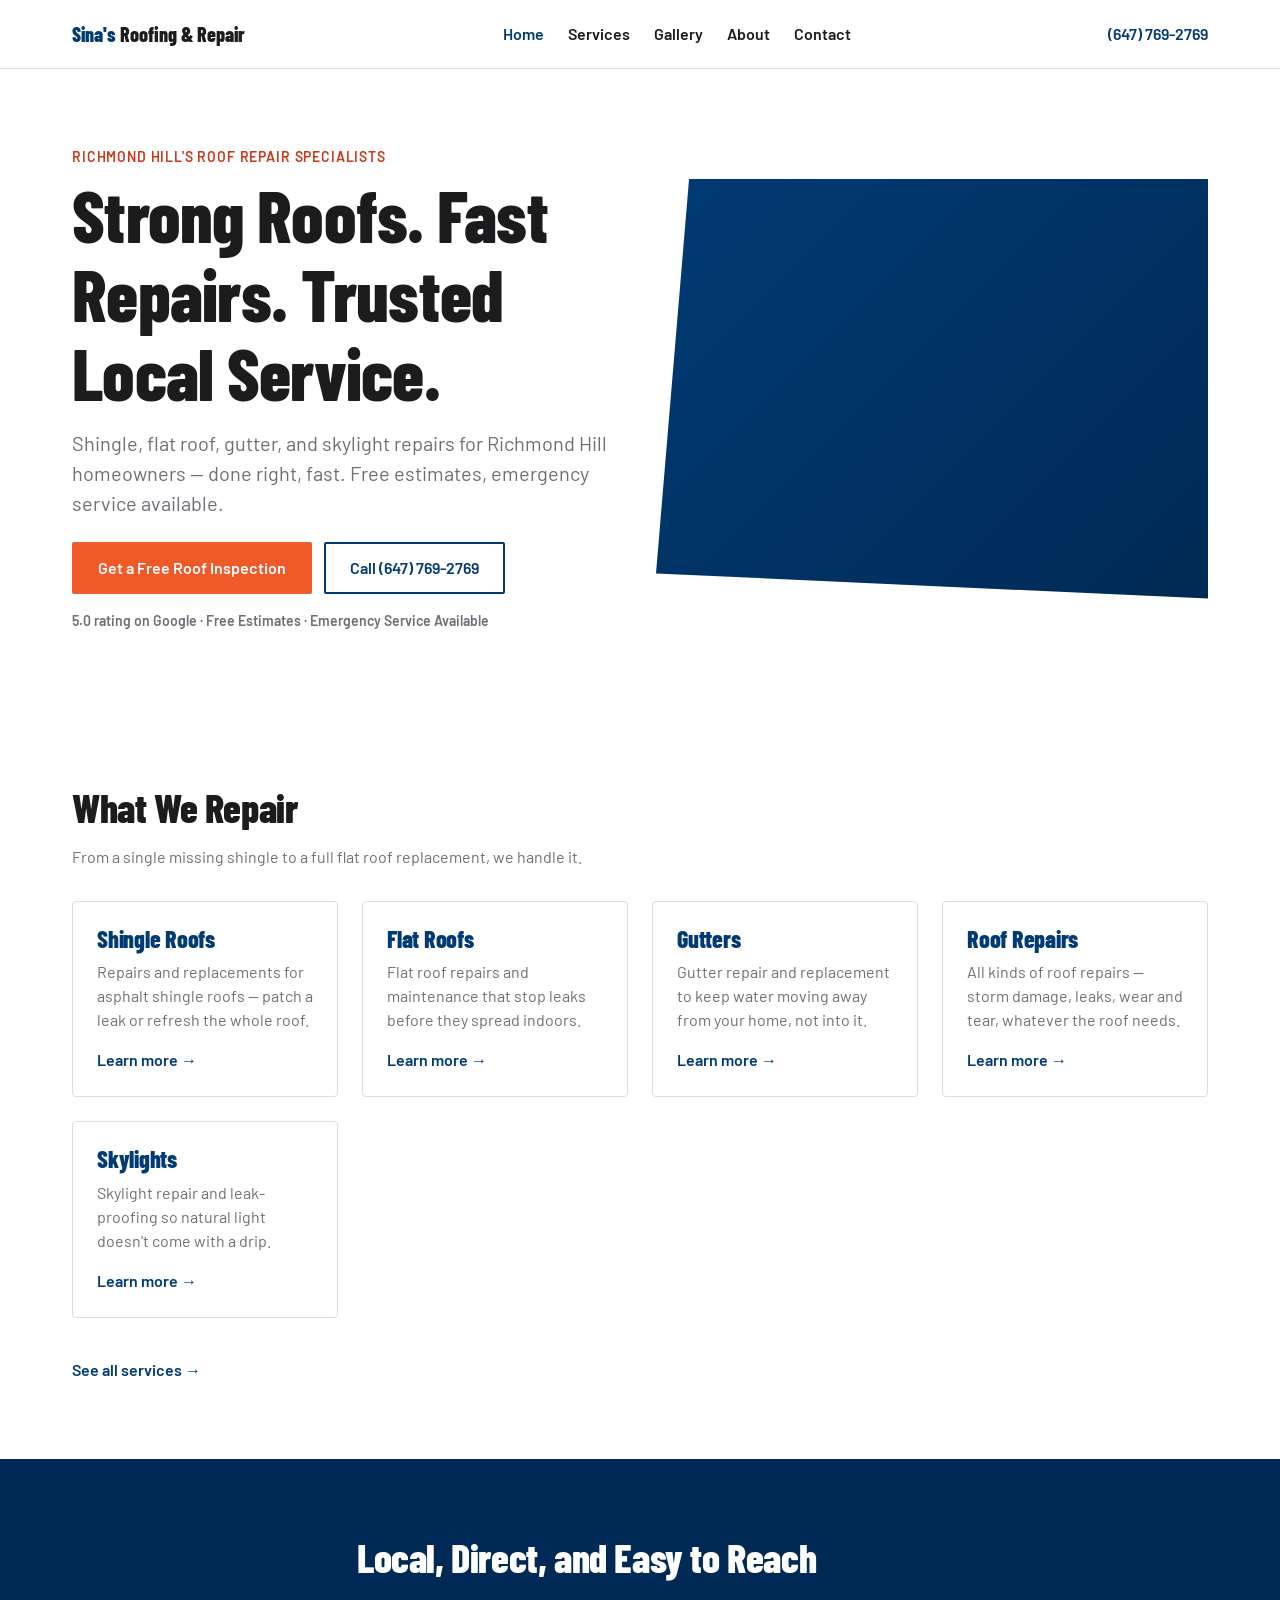
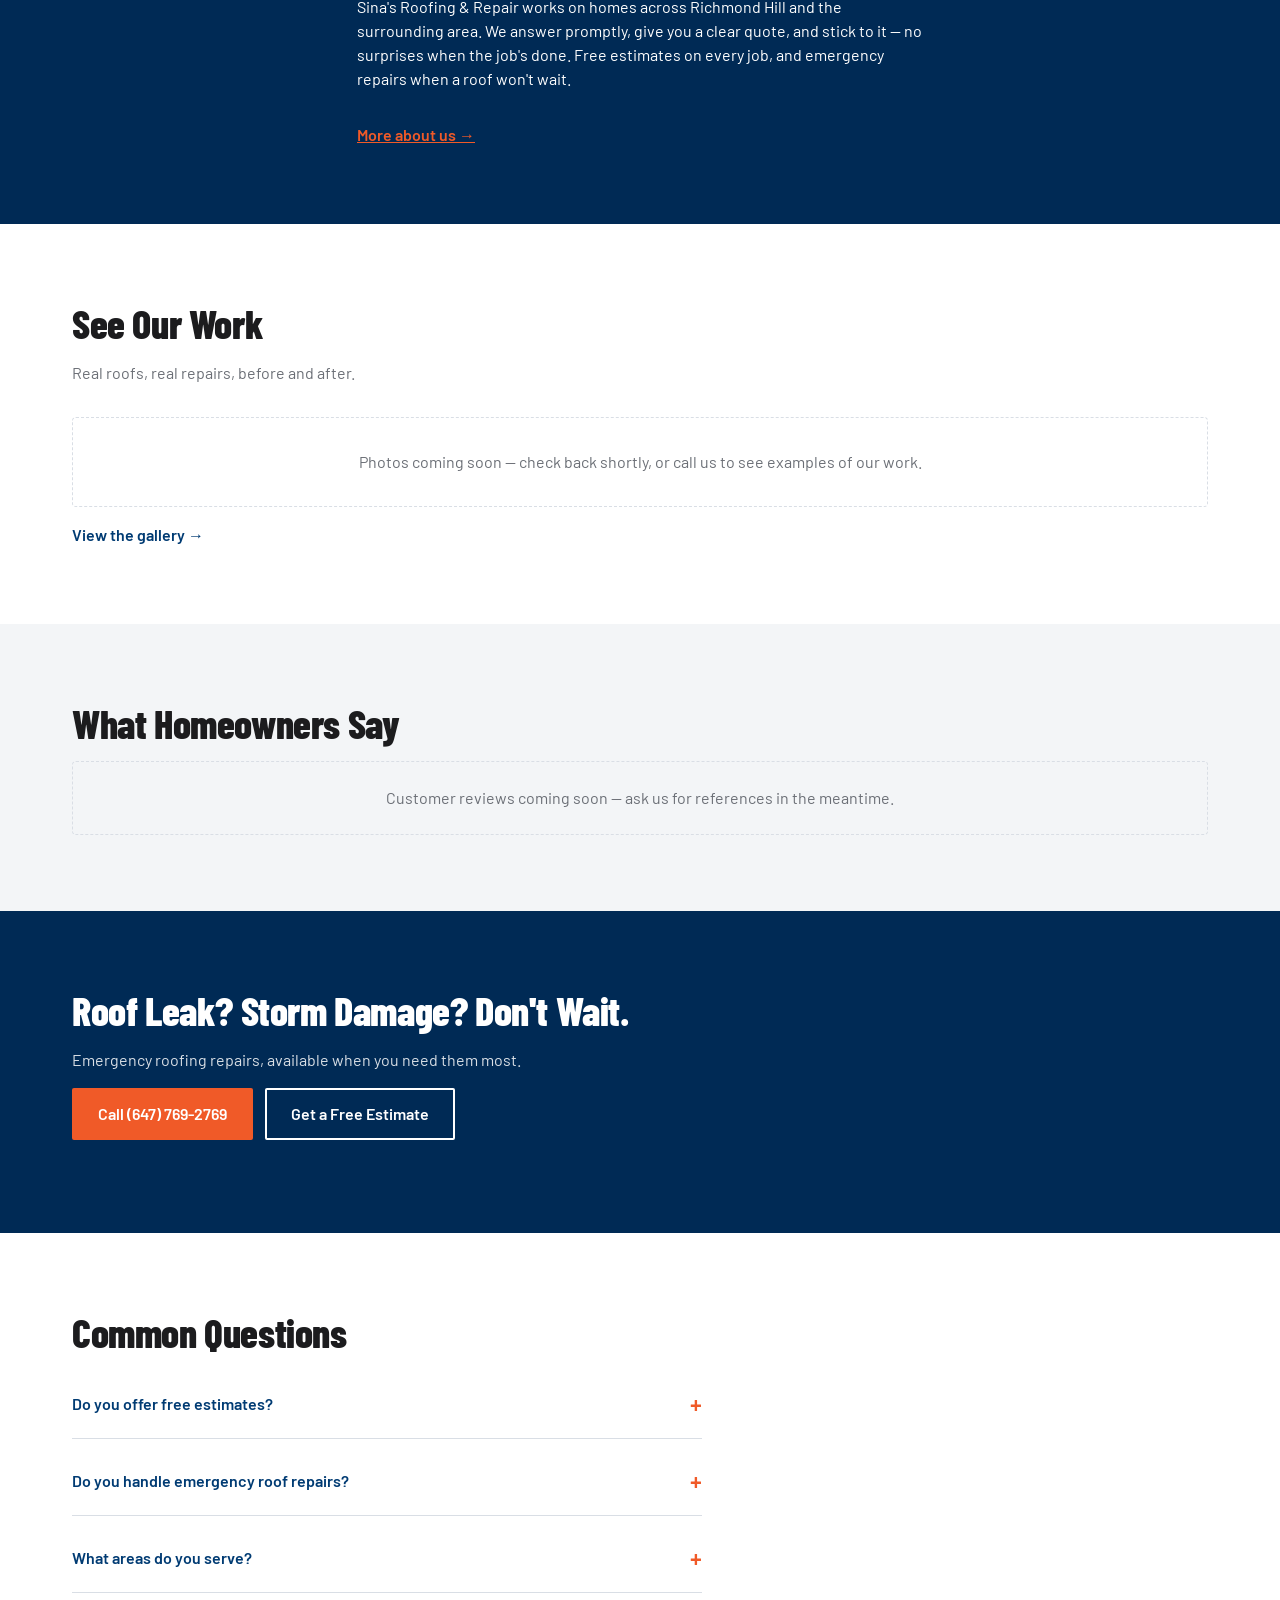
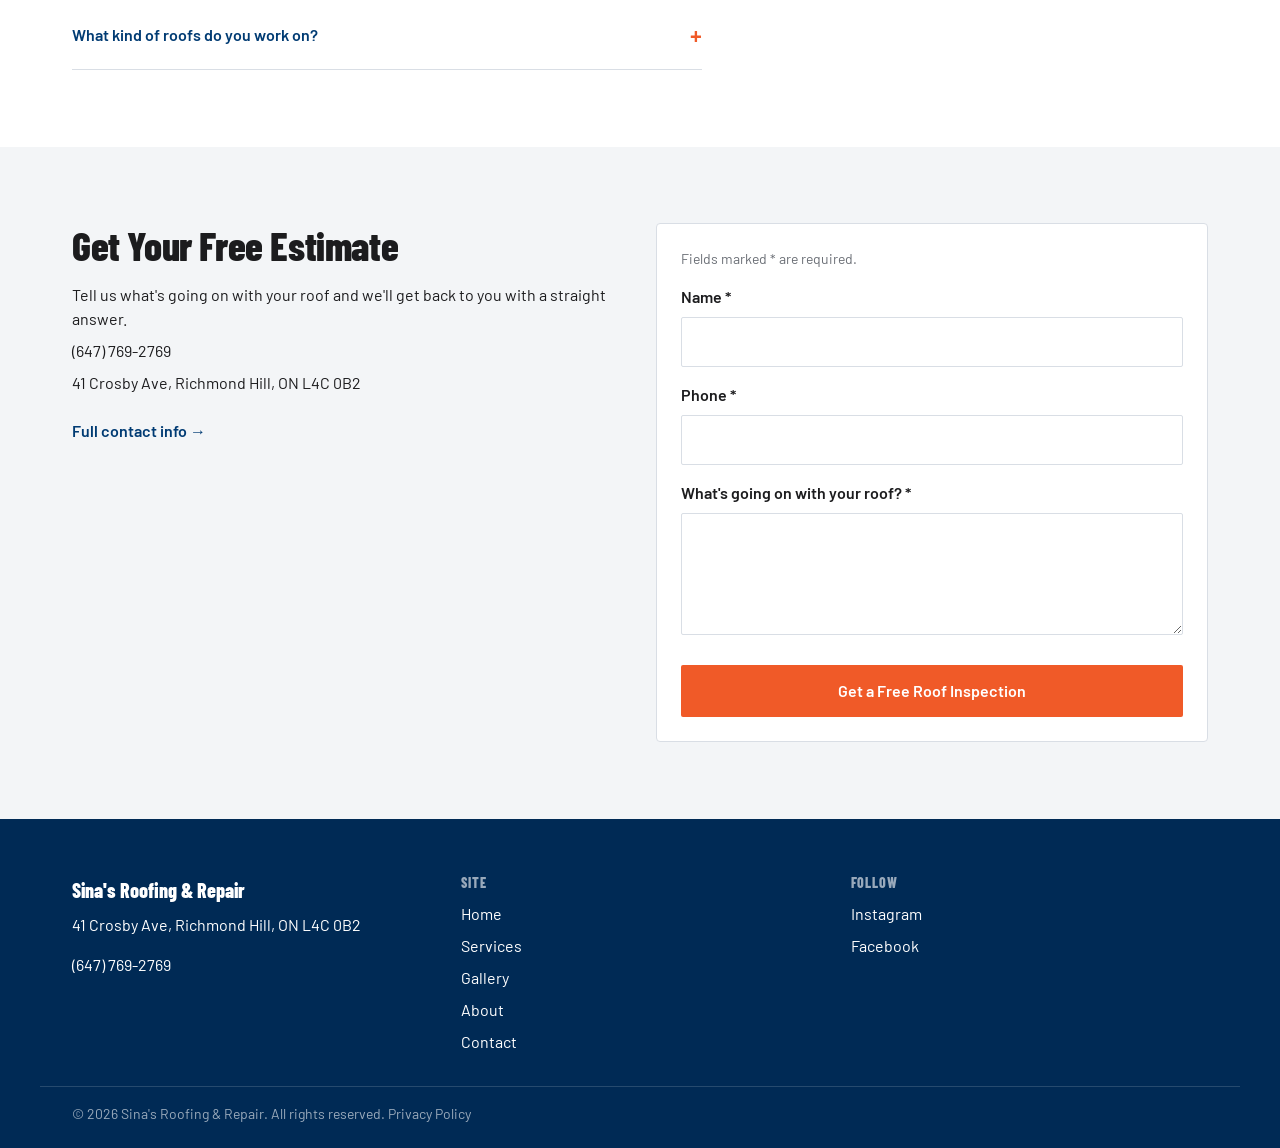
==== index.html @ 9a83d07c "Build Sina's Roofing & Repair site through Phase 6 QA Full 6-page site (Home, Services, Gallery, Abo" ====
<!DOCTYPE html>
<html lang="en" class="no-js">
<head>
<meta charset="UTF-8">
<meta name="viewport" content="width=device-width, initial-scale=1.0">
<title>Roof Repair in Richmond Hill, ON | Sina's Roofing & Repair</title>
<meta name="description" content="Shingle, flat roof, gutter & skylight repairs in Richmond Hill, ON. Free estimates, emergency service available. Call (647) 769-2769.">
<meta property="og:title" content="Roof Repair in Richmond Hill, ON | Sina's Roofing & Repair">
<meta property="og:description" content="Shingle, flat roof, gutter & skylight repairs in Richmond Hill, ON. Free estimates, emergency service available.">
<meta property="og:type" content="website">
<!-- og:url and og:image omitted: no confirmed domain or live hero photo yet - see state/QUESTIONS.md. Add once both exist. -->
<link rel="preload" href="assets/fonts/barlowcondensed-800.woff2" as="font" type="font/woff2" crossorigin>
<link rel="stylesheet" href="shared/tokens.css">
<link rel="stylesheet" href="shared/base.css">
<link rel="stylesheet" href="style.css">
<script type="application/ld+json">
{
  "@context": "https://schema.org",
  "@type": "RoofingContractor",
  "name": "Sina's Roofing & Repair",
  "telephone": "+1-647-769-2769",
  "address": {
    "@type": "PostalAddress",
    "streetAddress": "41 Crosby Ave",
    "addressLocality": "Richmond Hill",
    "addressRegion": "ON",
    "postalCode": "L4C 0B2",
    "addressCountry": "CA"
  },
  "areaServed": "Richmond Hill, ON",
  "description": "Shingle roof, flat roof, gutter, skylight and general roof repairs, including emergency service, for homeowners in Richmond Hill, Ontario."
}
</script>
</head>
<body>
<a class="skip-link" href="#main">Skip to content</a>

<header class="header">
  <div class="container header__inner">
    <a href="index.html" class="header__logotype">Sina's <span>Roofing &amp; Repair</span></a>
    <nav class="header__nav" aria-label="Primary" id="primary-nav">
      <ul class="header__nav-list">
        <li><a href="index.html" aria-current="page">Home</a></li>
        <li><a href="services/">Services</a></li>
        <li><a href="gallery/">Gallery</a></li>
        <li><a href="about/">About</a></li>
        <li><a href="contact/">Contact</a></li>
      </ul>
    </nav>
    <a href="tel:+16477692769" class="header__phone">(647) 769-2769</a>
    <button class="header__menu-toggle" type="button" aria-label="Open menu" aria-expanded="false" aria-controls="primary-nav" data-nav-toggle>
      <span></span><span></span><span></span>
    </button>
  </div>
</header>

<main id="main">

  <section class="section section--hero" id="hero">
    <div class="container hero__grid">
      <div class="hero__copy">
        <p class="hero__eyebrow">Richmond Hill's Roof Repair Specialists</p>
        <h1 class="hero__title">Strong Roofs. Fast Repairs. Trusted Local Service.</h1>
        <p class="hero__subtitle">Shingle, flat roof, gutter, and skylight repairs for Richmond Hill homeowners — done right, fast. Free estimates, emergency service available.</p>
        <div class="hero__actions">
          <a href="contact/" class="btn btn--primary">Get a Free Roof Inspection</a>
          <a href="tel:+16477692769" class="btn btn--secondary">Call (647) 769-2769</a>
        </div>
        <p class="hero__trust">5.0 rating on Google &middot; Free Estimates &middot; Emergency Service Available</p>
      </div>
      <div class="hero__media" data-hero-media>
        <!-- NOTE: hero-static.jpg wired here once ingested (Phase 4 shopping list, slot hero-static.jpg). See state/MEDIA_LOG.md -->
      </div>
    </div>
  </section>

  <section class="section section--services" id="services">
    <div class="container">
      <h2>What We Repair</h2>
      <p class="section__intro">From a single missing shingle to a full flat roof replacement, we handle it.</p>
      <div class="services__grid">
        <article class="card" data-animate>
          <h3 class="card__title">Shingle Roofs</h3>
          <p class="card__text">Repairs and replacements for asphalt shingle roofs — patch a leak or refresh the whole roof.</p>
          <a href="services/#shingle-roofs" class="card__link">Learn more &rarr;</a>
        </article>
        <article class="card" data-animate>
          <h3 class="card__title">Flat Roofs</h3>
          <p class="card__text">Flat roof repairs and maintenance that stop leaks before they spread indoors.</p>
          <a href="services/#flat-roofs" class="card__link">Learn more &rarr;</a>
        </article>
        <article class="card" data-animate>
          <h3 class="card__title">Gutters</h3>
          <p class="card__text">Gutter repair and replacement to keep water moving away from your home, not into it.</p>
          <a href="services/#gutters" class="card__link">Learn more &rarr;</a>
        </article>
        <article class="card" data-animate>
          <h3 class="card__title">Roof Repairs</h3>
          <p class="card__text">All kinds of roof repairs — storm damage, leaks, wear and tear, whatever the roof needs.</p>
          <a href="services/#roof-repairs" class="card__link">Learn more &rarr;</a>
        </article>
        <article class="card" data-animate>
          <h3 class="card__title">Skylights</h3>
          <p class="card__text">Skylight repair and leak-proofing so natural light doesn't come with a drip.</p>
          <a href="services/#skylights" class="card__link">Learn more &rarr;</a>
        </article>
      </div>
      <a href="services/" class="section__cta-link">See all services &rarr;</a>
    </div>
  </section>

  <section class="section section--about" id="about">
    <div class="container about__content">
      <h2>Local, Direct, and Easy to Reach</h2>
      <p>Sina's Roofing &amp; Repair works on homes across Richmond Hill and the surrounding area. We answer promptly, give you a clear quote, and stick to it — no surprises when the job's done. Free estimates on every job, and emergency repairs when a roof won't wait.</p>
      <a href="about/" class="section__cta-link">More about us &rarr;</a>
    </div>
  </section>

  <section class="section section--gallery" id="gallery">
    <div class="container">
      <h2>See Our Work</h2>
      <p class="section__intro">Real roofs, real repairs, before and after.</p>
      <div class="gallery__grid" data-gallery-grid>
        <!-- NOTE: before/after photos populated at Phase 4 media (client/assets-intake/slots/), wired at Phase 5. See state/MEDIA_LOG.md -->
        <p class="gallery__empty-note">Photos coming soon — check back shortly, or call us to see examples of our work.</p>
      </div>
      <a href="gallery/" class="section__cta-link">View the gallery &rarr;</a>
    </div>
  </section>

  <section class="section section--testimonials" id="testimonials">
    <div class="container">
      <h2>What Homeowners Say</h2>
      <!-- Google review quotes exist in client.md Auto (needs-approval) but the operator declined to feature them 2026-07-07 — see state/QUESTIONS.md. Do not add verbatim quotes here without recorded approval. -->
      <p class="testimonials__placeholder">Customer reviews coming soon — ask us for references in the meantime.</p>
    </div>
  </section>

  <section class="section section--cta" id="cta">
    <div class="container cta__content">
      <h2>Roof Leak? Storm Damage? Don't Wait.</h2>
      <p>Emergency roofing repairs, available when you need them most.</p>
      <div class="hero__actions">
        <a href="tel:+16477692769" class="btn btn--primary">Call (647) 769-2769</a>
        <a href="contact/" class="btn btn--secondary">Get a Free Estimate</a>
      </div>
    </div>
  </section>

  <section class="section section--faq" id="faq">
    <div class="container">
      <h2>Common Questions</h2>
      <div class="faq__list">
        <details class="faq__item">
          <summary class="faq__question">Do you offer free estimates?</summary>
          <p class="faq__answer">Yes. Every roofing job starts with a free, no-obligation estimate.</p>
        </details>
        <details class="faq__item">
          <summary class="faq__question">Do you handle emergency roof repairs?</summary>
          <p class="faq__answer">Yes. Sina's Roofing &amp; Repair offers emergency roofing services when a leak or storm damage can't wait.</p>
        </details>
        <details class="faq__item">
          <summary class="faq__question">What areas do you serve?</summary>
          <p class="faq__answer">We serve Richmond Hill and the surrounding areas.</p>
        </details>
        <details class="faq__item">
          <summary class="faq__question">What kind of roofs do you work on?</summary>
          <p class="faq__answer">Shingle roofs, flat roofs, and everything in between — plus gutters and skylights.</p>
        </details>
      </div>
    </div>
  </section>

  <section class="section section--contact" id="contact">
    <div class="container contact__grid">
      <div class="contact__info">
        <h2>Get Your Free Estimate</h2>
        <p>Tell us what's going on with your roof and we'll get back to you with a straight answer.</p>
        <p><a href="tel:+16477692769">(647) 769-2769</a></p>
        <p>41 Crosby Ave, Richmond Hill, ON L4C 0B2</p>
        <!-- NOTE: business hours not confirmed - see state/QUESTIONS.md. Omitted rather than guessed; emergency-service messaging covers availability in the meantime. -->
        <a href="contact/" class="section__cta-link">Full contact info &rarr;</a>
      </div>
      <!-- Forms: no Formspree ID / notify email on file (see state/QUESTIONS.md) -
           placeholder mode. To wire later: set action to the endpoint
           (e.g. https://formspree.io/f/{id}) and data-provider="formspree";
           no other markup changes needed. -->
      <form class="contact__form" data-contact-form action="#" data-provider="">
        <p class="form__required-note">Fields marked * are required.</p>
        <div class="form__group form__group--honeypot">
          <label for="home-company">Company</label>
          <input type="text" id="home-company" name="_gotcha" tabindex="-1" autocomplete="off">
        </div>
        <div class="form__group">
          <label class="form__label" for="home-name">Name *</label>
          <input class="form__input" type="text" id="home-name" name="name" autocomplete="name" required>
        </div>
        <div class="form__group">
          <label class="form__label" for="home-phone">Phone *</label>
          <input class="form__input" type="tel" id="home-phone" name="phone" autocomplete="tel" required>
        </div>
        <div class="form__group">
          <label class="form__label" for="home-message">What's going on with your roof? *</label>
          <textarea class="form__textarea" id="home-message" name="message" rows="4" required></textarea>
        </div>
        <div class="form__status" role="alert" aria-live="polite" data-form-status hidden></div>
        <button class="btn btn--primary form__submit" type="submit">Get a Free Roof Inspection</button>
      </form>
    </div>
  </section>

</main>

<footer class="section section--footer" id="footer">
  <div class="container footer__inner">
    <div class="footer__col">
      <p class="footer__logotype">Sina's Roofing &amp; Repair</p>
      <p>41 Crosby Ave, Richmond Hill, ON L4C 0B2</p>
      <p><a href="tel:+16477692769">(647) 769-2769</a></p>
    </div>
    <div class="footer__col">
      <h3>Site</h3>
      <ul>
        <li><a href="index.html">Home</a></li>
        <li><a href="services/">Services</a></li>
        <li><a href="gallery/">Gallery</a></li>
        <li><a href="about/">About</a></li>
        <li><a href="contact/">Contact</a></li>
      </ul>
    </div>
    <div class="footer__col">
      <h3>Follow</h3>
      <ul class="footer__socials">
        <li><a href="#" data-placeholder-href>Instagram</a></li>
        <li><a href="#" data-placeholder-href>Facebook</a></li>
      </ul>
      <!-- NOTE: social profile URLs not in paste — see state/QUESTIONS.md. hrefs are "#" until provided. -->
    </div>
  </div>
  <div class="container footer__bottom">
    <p>&copy; 2026 Sina's Roofing &amp; Repair. All rights reserved. <a href="privacy.html">Privacy Policy</a></p>
  </div>
</footer>

<div class="mobile-action-bar">
  <a href="tel:+16477692769" class="mobile-action-bar__btn mobile-action-bar__btn--call">Call Now</a>
  <a href="https://www.google.com/maps/search/?api=1&query=41+Crosby+Ave%2C+Richmond+Hill%2C+ON+L4C+0B2" class="mobile-action-bar__btn mobile-action-bar__btn--directions" target="_blank" rel="noopener">Directions</a>
</div>

<script src="shared/main.js" defer></script>
<script src="script.js" defer></script>
</body>
</html>
---- shared/tokens.css ----
/*
  Design tokens — Sina's Roofing & Repair
  Direction: "Angled Trust" (state/DECISIONS.md, Phase 2)
  Single source of truth for every visual value on the site.
  Consumers use var(--token) only — never hardcode a value elsewhere.
*/

@font-face {
  font-family: 'Barlow Condensed';
  font-style: normal;
  font-weight: 800;
  font-display: swap;
  src: url('../assets/fonts/barlowcondensed-800.woff2') format('woff2');
}
@font-face {
  font-family: 'Barlow';
  font-style: normal;
  font-weight: 400;
  font-display: swap;
  src: url('../assets/fonts/barlow-400.woff2') format('woff2');
}
@font-face {
  font-family: 'Barlow';
  font-style: normal;
  font-weight: 600;
  font-display: swap;
  src: url('../assets/fonts/barlow-600.woff2') format('woff2');
}

:root {
  /* Colors — client's own hex palette (client/client.md Vibe), used verbatim.
     --color-accent (#F05A28) measures 3.39:1 on white: passes the 3:1
     large-text/UI threshold but NOT 4.5:1 body text. Reserve it for large
     bold fills (buttons >=16px bold, icons, borders, active states) only.
     Never use it for body-sized text or links — use --color-error
     (5.12:1 on white) instead when an accent-colored TEXT is needed. */
  --color-primary: #003B73;
  --color-primary-dark: #002A55;
  --color-accent: #F05A28;
  --color-bg: #FFFFFF;
  --color-surface: #F3F5F7;
  --color-text: #1C1C1E;
  --color-text-muted: #6B6F76;
  --color-border: #D9DEE5;
  --color-success: #1E7A4C;
  --color-error: #C93A1A;

  /* Typography — "Bold energy" pairing: condensed grotesque display +
     plain grotesque body (same type family, siblings), per Vibe's
     "Large bold headlines" + "no-nonsense" mood. Expressive 1.333 scale. */
  --font-heading: 'Barlow Condensed', 'Arial Narrow', sans-serif;
  --font-body: 'Barlow', Arial, sans-serif;

  --text-xs: 0.75rem;
  --text-sm: 0.875rem;
  --text-base: 1rem;
  --text-lg: 1.25rem;
  --text-xl: 1.5rem;
  --text-2xl: 2rem;
  --text-3xl: 2.5rem;
  --text-hero: clamp(2.25rem, 5vw + 1rem, 4.5rem);

  --leading-tight: 1.1;
  --leading-normal: 1.5;
  --leading-loose: 1.8;

  /* Spacing — 4px base scale */
  --space-1: 0.25rem;
  --space-2: 0.5rem;
  --space-3: 0.75rem;
  --space-4: 1rem;
  --space-5: 1.25rem;
  --space-6: 1.5rem;
  --space-7: 1.75rem;
  --space-8: 2rem;
  --space-9: 2.25rem;
  --space-10: 2.5rem;
  --space-11: 2.75rem;
  --space-12: 3rem;

  /* Layout */
  --container-max: 1200px;
  --section-pad-y: clamp(3rem, 6vw, 6rem);

  /* Radius — deviation: "Angled Trust" direction (sharp angled accents,
     zero soft/organic shapes) uses minimal/sharp radii, not the usual
     soft-rounded default. radius-full stays for circular elements only
     (icons, avatars, pill badges). */
  --radius-sm: 0.125rem;
  --radius-md: 0.25rem;
  --radius-lg: 0.375rem;
  --radius-full: 999px;

  /* Elevation — tinted toward charcoal (--color-text), not pure black */
  --shadow-sm: 0 1px 2px rgba(28, 28, 30, 0.08);
  --shadow-md: 0 4px 12px rgba(28, 28, 30, 0.12);
  --shadow-lg: 0 12px 32px rgba(28, 28, 30, 0.16);

  /* Motion — subtle (per Phase 2 rationale) */
  --duration-fast: 150ms;
  --duration-base: 300ms;
  --duration-slow: 600ms;
  --ease-standard: cubic-bezier(0.4, 0, 0.2, 1);
  --ease-out-expo: cubic-bezier(0.16, 1, 0.3, 1);
}
---- shared/base.css ----
/* Reset, element defaults, shared layout + component layer.
   "Angled Trust" direction: clean rectangular sections, sharp/minimal
   radii, navy/charcoal contrast bands used sparingly, orange reserved
   for large bold fills only (see tokens.css comment). */

/* ---------- Reset ---------- */
*, *::before, *::after { box-sizing: border-box; }
* { margin: 0; }
html { -webkit-text-size-adjust: 100%; scroll-behavior: smooth; }
@media (prefers-reduced-motion: reduce) {
  html { scroll-behavior: auto; }
  *, *::before, *::after {
    animation-duration: 0.01ms !important;
    animation-iteration-count: 1 !important;
    transition-duration: 0.01ms !important;
    scroll-behavior: auto !important;
  }
}
img, picture, video { display: block; max-width: 100%; height: auto; }
button, input, textarea, select { font: inherit; color: inherit; }
button { cursor: pointer; }
ul, ol { list-style: none; padding: 0; }
a { color: inherit; text-decoration: none; -webkit-tap-highlight-color: transparent; }
address { font-style: normal; }

/* ---------- Base ---------- */
body {
  font-family: var(--font-body);
  font-size: var(--text-base);
  line-height: var(--leading-normal);
  color: var(--color-text);
  background: var(--color-bg);
}
h1, h2, h3, h4 {
  font-family: var(--font-heading);
  font-weight: 800;
  line-height: var(--leading-tight);
  letter-spacing: -0.01em;
  text-wrap: balance;
}
h2 { font-size: var(--text-3xl); margin-bottom: var(--space-4); }
h3 { font-size: var(--text-xl); margin-bottom: var(--space-2); }
p { margin-bottom: var(--space-4); }
p:last-child { margin-bottom: 0; }
a:focus-visible, button:focus-visible, input:focus-visible, textarea:focus-visible {
  outline: 2px solid var(--color-accent);
  outline-offset: 2px;
}

.skip-link {
  position: absolute;
  left: var(--space-4);
  top: -100px;
  background: var(--color-primary);
  color: var(--color-bg);
  padding: var(--space-2) var(--space-4);
  border-radius: var(--radius-sm);
  z-index: 1000;
  transition: top var(--duration-fast) var(--ease-standard);
}
.skip-link:focus { top: var(--space-4); }

.sr-only {
  position: absolute;
  width: 1px; height: 1px;
  padding: 0; margin: -1px;
  overflow: hidden;
  clip: rect(0, 0, 0, 0);
  white-space: nowrap;
  border: 0;
}

/* ---------- Layout primitives ---------- */
.container {
  max-width: var(--container-max);
  margin-inline: auto;
  padding-inline: var(--space-4);
}
@media (min-width: 640px) { .container { padding-inline: var(--space-6); } }
@media (min-width: 1024px) { .container { padding-inline: var(--space-8); } }

.section { padding-block: var(--section-pad-y); background: var(--color-bg); }
.section--about,
.section--cta,
.section--hero-dark { background: var(--color-primary-dark); color: var(--color-bg); }
.section--about h2, .section--cta h2, .section--hero-dark h1 { color: var(--color-bg); }
.section--about a:not(.btn), .section--cta a:not(.btn) { color: var(--color-accent); }
.section--testimonials, .section--contact { background: var(--color-surface); }
.section--footer { background: var(--color-primary-dark); color: var(--color-bg); padding-block: var(--space-10) var(--space-6); }
.section__intro { color: var(--color-text-muted); max-width: 60ch; margin-bottom: var(--space-8); }
.section--about .section__intro, .section--cta p { color: rgba(255,255,255,0.85); }
.section__cta-link {
  display: inline-block;
  margin-top: var(--space-4);
  font-weight: 600;
  color: var(--color-primary);
}
.section--about .section__cta-link, .section--cta .section__cta-link { color: var(--color-bg); text-decoration: underline; }

/* ---------- Header ---------- */
.header {
  position: sticky;
  top: 0;
  z-index: 100;
  background: var(--color-bg);
  border-bottom: 1px solid var(--color-border);
}
.header__inner {
  display: flex;
  align-items: center;
  justify-content: space-between;
  gap: var(--space-4);
  padding-block: var(--space-3);
}
.header__logotype {
  font-family: var(--font-heading);
  font-weight: 800;
  font-size: var(--text-lg);
  color: var(--color-primary);
  white-space: nowrap;
  overflow: hidden;
  text-overflow: ellipsis;
  min-width: 0;
}
.header__logotype span { color: var(--color-text); }
.header__nav-list {
  display: flex;
  gap: var(--space-6);
  font-weight: 600;
}
.header__nav-list a {
  display: inline-flex;
  align-items: center;
  min-height: 44px;
}
.header__nav-list a[aria-current="page"] { color: var(--color-primary); }
.header__nav-list a:hover { color: var(--color-error); }
.header__phone {
  font-weight: 600;
  color: var(--color-primary);
  white-space: nowrap;
  flex-shrink: 0;
}
.header__menu-toggle {
  display: none;
  flex-direction: column;
  justify-content: center;
  gap: 5px;
  width: 44px;
  height: 44px;
  flex-shrink: 0;
  background: transparent;
  border: none;
}
.header__menu-toggle span {
  display: block;
  width: 22px;
  height: 2px;
  background: var(--color-text);
  margin-inline: auto;
}

/* No-JS fallback: nav stays in normal flow and visible; only .js (set by
   shared/main.js on load) enables the collapsible off-canvas + toggle
   button, so a broken/blocked script never hides navigation. */
@media (max-width: 1023px) {
  .no-js .header__nav-list { flex-direction: column; gap: var(--space-3); padding-block: var(--space-3); }
  .js .header__nav {
    position: fixed;
    top: 0; right: 0; bottom: 0; left: 30%;
    background: var(--color-bg);
    transform: translateX(100%);
    transition: transform var(--duration-base) var(--ease-standard);
    overflow-y: auto;
    z-index: 200;
    isolation: isolate;
    box-shadow: var(--shadow-lg);
  }
  .js .header__nav-list { flex-direction: column; padding: var(--space-8) var(--space-6); gap: var(--space-5); }
  .js .header--open .header__nav { transform: translateX(0); }
  .js .header__menu-toggle { display: flex; }
}

/* ---------- Hero ---------- */
.hero__grid {
  display: grid;
  gap: var(--space-8);
  align-items: center;
}
@media (min-width: 1024px) {
  .hero__grid { grid-template-columns: 1fr 1fr; }
}
.hero__eyebrow {
  font-weight: 600;
  color: var(--color-error);
  text-transform: uppercase;
  letter-spacing: 0.06em;
  font-size: var(--text-sm);
  margin-bottom: var(--space-2);
}
.section--hero-dark .hero__eyebrow { color: var(--color-bg); opacity: 0.75; }
.hero__title { font-size: var(--text-hero); margin-bottom: var(--space-4); }
.hero__subtitle { font-size: var(--text-lg); color: var(--color-text-muted); max-width: 55ch; margin-bottom: var(--space-6); }
.section--hero-dark .hero__subtitle { color: rgba(255,255,255,0.85); }
.hero__actions { display: flex; flex-wrap: wrap; gap: var(--space-3); margin-bottom: var(--space-4); }
.hero__trust { font-size: var(--text-sm); color: var(--color-text-muted); font-weight: 600; }
.section--hero-dark .hero__trust { color: rgba(255,255,255,0.75); }
.hero__media {
  min-height: 280px;
  background: var(--color-surface) linear-gradient(135deg, var(--color-primary) 0%, var(--color-primary-dark) 100%);
  clip-path: polygon(6% 0, 100% 0, 100% 100%, 0 94%);
  display: flex;
  align-items: center;
  justify-content: center;
}
@media (min-width: 1024px) { .hero__media { min-height: 420px; } }

/* ---------- Buttons ---------- */
.btn {
  display: inline-flex;
  align-items: center;
  justify-content: center;
  padding: var(--space-3) var(--space-6);
  font-weight: 600;
  font-size: var(--text-base);
  border-radius: var(--radius-sm);
  border: 2px solid transparent;
  transition: transform var(--duration-fast) var(--ease-standard), background var(--duration-fast) var(--ease-standard);
  min-height: 44px;
}
.btn--primary { background: var(--color-accent); color: var(--color-bg); }
.btn--primary:hover { background: var(--color-error); }
.btn--secondary { background: transparent; border-color: currentColor; color: var(--color-primary); }
.section--hero-dark .btn--secondary,
.section--about .btn--secondary,
.section--cta .btn--secondary { color: var(--color-bg); }
.btn--secondary:hover { background: rgba(255,255,255,0.1); }
.btn:hover { transform: translateY(-1px); }
@media (hover: none) {
  .btn:active { transform: scale(0.97); transition: transform var(--duration-fast) var(--ease-standard); }
}

/* ---------- Cards / Services ---------- */
.services__grid {
  display: grid;
  gap: var(--space-6);
  grid-template-columns: repeat(auto-fit, minmax(min(100%, 15rem), 1fr));
  margin-bottom: var(--space-6);
}
.card {
  background: var(--color-bg);
  border: 1px solid var(--color-border);
  border-radius: var(--radius-md);
  padding: var(--space-6);
}
.services__grid--full .card { scroll-margin-top: 5rem; }
.card__title { color: var(--color-primary); }
.card__text { color: var(--color-text-muted); }
.card__link { font-weight: 600; color: var(--color-primary); }
.services__emergency-note {
  background: var(--color-surface);
  border-left: 4px solid var(--color-accent);
  padding: var(--space-4) var(--space-5);
  border-radius: var(--radius-sm);
}
.services__emergency-note a { color: var(--color-error); font-weight: 600; }

/* ---------- About ---------- */
.about__content { max-width: 70ch; }
.about__trust-list { margin-top: var(--space-6); display: grid; gap: var(--space-2); }
.about__trust-list li { padding-left: var(--space-6); position: relative; }
.about__trust-list li::before {
  content: "";
  position: absolute; left: 0; top: 0.5em;
  width: 10px; height: 10px;
  background: var(--color-accent);
  clip-path: polygon(0 0, 100% 20%, 100% 100%, 0 80%);
}

/* ---------- Gallery ---------- */
.gallery__grid {
  display: grid;
  gap: var(--space-4);
  grid-template-columns: repeat(auto-fit, minmax(min(100%, 16rem), 1fr));
}
.gallery__empty-note {
  grid-column: 1 / -1;
  text-align: center;
  color: var(--color-text-muted);
  border: 1px dashed var(--color-border);
  border-radius: var(--radius-md);
  padding: var(--space-8);
}

/* ---------- Testimonials ---------- */
.testimonials__placeholder {
  color: var(--color-text-muted);
  border: 1px dashed var(--color-border);
  border-radius: var(--radius-md);
  padding: var(--space-6);
  text-align: center;
}

/* ---------- FAQ (native <details>/<summary> - free a11y, no JS) ---------- */
.faq__list { display: grid; gap: var(--space-2); max-width: 70ch; }
.faq__item {
  border-bottom: 1px solid var(--color-border);
  padding-block: var(--space-4);
}
.faq__question {
  font-size: var(--text-base);
  font-weight: 600;
  color: var(--color-primary);
  cursor: pointer;
  display: flex;
  justify-content: space-between;
  align-items: center;
  list-style: none;
}
.faq__question::-webkit-details-marker { display: none; }
.faq__question::after { content: "+"; font-size: var(--text-xl); color: var(--color-accent); }
.faq__item[open] .faq__question::after { content: "\2212"; }
.faq__answer { color: var(--color-text-muted); margin-top: var(--space-3); }

/* ---------- Contact ---------- */
.contact__grid {
  display: grid;
  gap: var(--space-8);
}
@media (min-width: 1024px) {
  .contact__grid:not(.contact__grid--brief) { grid-template-columns: 1fr 1fr; }
}
.contact__info p { margin-bottom: var(--space-2); }
.contact__emergency-note {
  background: rgba(240, 90, 40, 0.08);
  border-left: 4px solid var(--color-accent);
  padding: var(--space-3) var(--space-4);
  border-radius: var(--radius-sm);
  color: var(--color-text);
}
.contact__map {
  margin-top: var(--space-6);
  min-height: 220px;
  background: var(--color-surface);
  border: 1px solid var(--color-border);
  border-radius: var(--radius-md);
  display: flex;
  flex-direction: column;
  align-items: center;
  justify-content: center;
  gap: var(--space-2);
  text-align: center;
  padding: var(--space-4);
}
.contact__map iframe { width: 100%; height: 100%; min-height: 220px; border: 0; border-radius: var(--radius-md); }
.contact__map-note { color: var(--color-text-muted); font-size: var(--text-sm); }
.contact__form {
  position: relative;
  background: var(--color-bg);
  border: 1px solid var(--color-border);
  border-radius: var(--radius-md);
  padding: var(--space-6);
}
.form__group { margin-bottom: var(--space-4); }
.form__label { display: block; font-weight: 600; margin-bottom: var(--space-2); }
.form__input, .form__textarea {
  width: 100%;
  padding: var(--space-3);
  border: 1px solid var(--color-border);
  border-radius: var(--radius-sm);
  background: var(--color-bg);
}
.form__input:focus, .form__textarea:focus { border-color: var(--color-primary); }
.form__required-note { font-size: var(--text-sm); color: var(--color-text-muted); margin-bottom: var(--space-4); }
.form__group--honeypot { position: absolute; left: -9999px; width: 1px; height: 1px; overflow: hidden; }
.form__status { padding: var(--space-3); border-radius: var(--radius-sm); margin-bottom: var(--space-4); }
.form__status:not([hidden]) { background: var(--color-surface); }
.form__submit { width: 100%; margin-top: var(--space-2); }

/* ---------- Entrance animation (subtle, css-only per Phase 2 rationale) ---------- */
@media (prefers-reduced-motion: no-preference) {
  .anim-ready [data-animate] {
    opacity: 0;
    transform: translateY(20px);
    transition: opacity var(--duration-slow) var(--ease-out-expo),
                transform var(--duration-slow) var(--ease-out-expo);
    transition-delay: calc(var(--stagger-i, 0) * 75ms);
  }
  .anim-ready [data-animate].is-visible { opacity: 1; transform: none; }
  /* Mobile: smaller screens read subtlety as polish - shorter distance/duration */
  @media (max-width: 640px) {
    .anim-ready [data-animate] {
      transform: translateY(12px);
      transition-duration: var(--duration-base);
    }
  }
}

/* ---------- Mobile sticky action bar (call-first niche) ---------- */
.mobile-action-bar { display: none; }
@media (max-width: 640px) {
  body { padding-bottom: calc(64px + env(safe-area-inset-bottom)); }
  .mobile-action-bar {
    display: flex;
    position: fixed;
    left: 0; right: 0; bottom: 0;
    z-index: 150;
    background: var(--color-primary-dark);
    gap: var(--space-2);
    padding: var(--space-2) var(--space-3);
    padding-bottom: calc(var(--space-2) + env(safe-area-inset-bottom));
    box-shadow: var(--shadow-lg);
  }
  .mobile-action-bar__btn {
    flex: 1;
    display: flex;
    align-items: center;
    justify-content: center;
    min-height: 44px;
    border-radius: var(--radius-sm);
    font-weight: 600;
    font-size: var(--text-sm);
  }
  .mobile-action-bar__btn--call { background: var(--color-accent); color: var(--color-bg); }
  .mobile-action-bar__btn--directions { background: transparent; border: 2px solid rgba(255,255,255,0.4); color: var(--color-bg); }
  @media (hover: none) {
    .mobile-action-bar__btn:active { transform: scale(0.97); transition: transform var(--duration-fast) var(--ease-standard); }
  }
}

/* ---------- Footer ---------- */
.footer__inner {
  display: grid;
  gap: var(--space-8);
  grid-template-columns: repeat(auto-fit, minmax(min(100%, 14rem), 1fr));
  padding-block: var(--space-4) var(--space-8);
}
.footer__logotype { font-family: var(--font-heading); font-weight: 800; font-size: var(--text-lg); margin-bottom: var(--space-2); }
.footer__col h3 { font-size: var(--text-sm); text-transform: uppercase; letter-spacing: 0.06em; margin-bottom: var(--space-3); color: rgba(255,255,255,0.6); }
.footer__col ul { display: grid; gap: var(--space-2); }
.footer__col a:hover { color: var(--color-accent); }
.footer__bottom {
  border-top: 1px solid rgba(255,255,255,0.15);
  padding-top: var(--space-4);
  font-size: var(--text-sm);
  color: rgba(255,255,255,0.6);
}
---- style.css ----
/* Home page styles — built out in Phase 5 (layout-systems, components). */
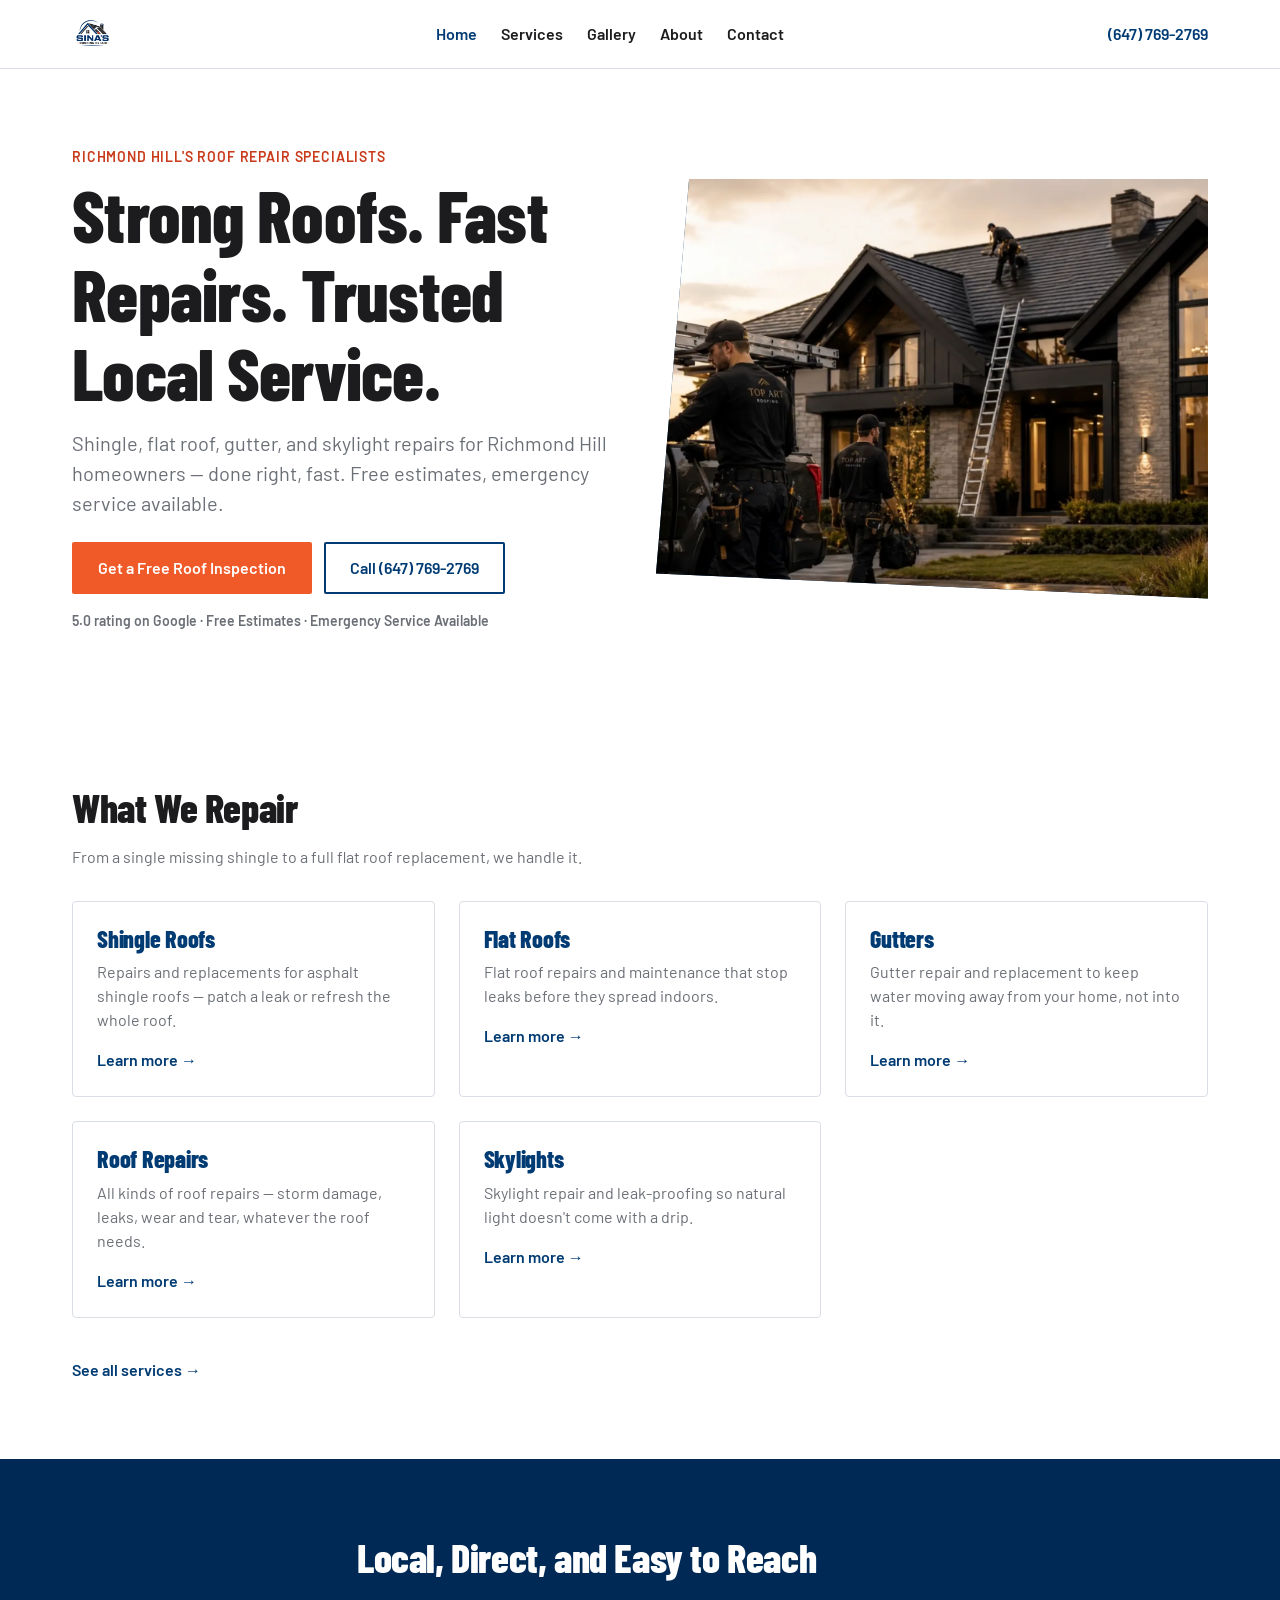
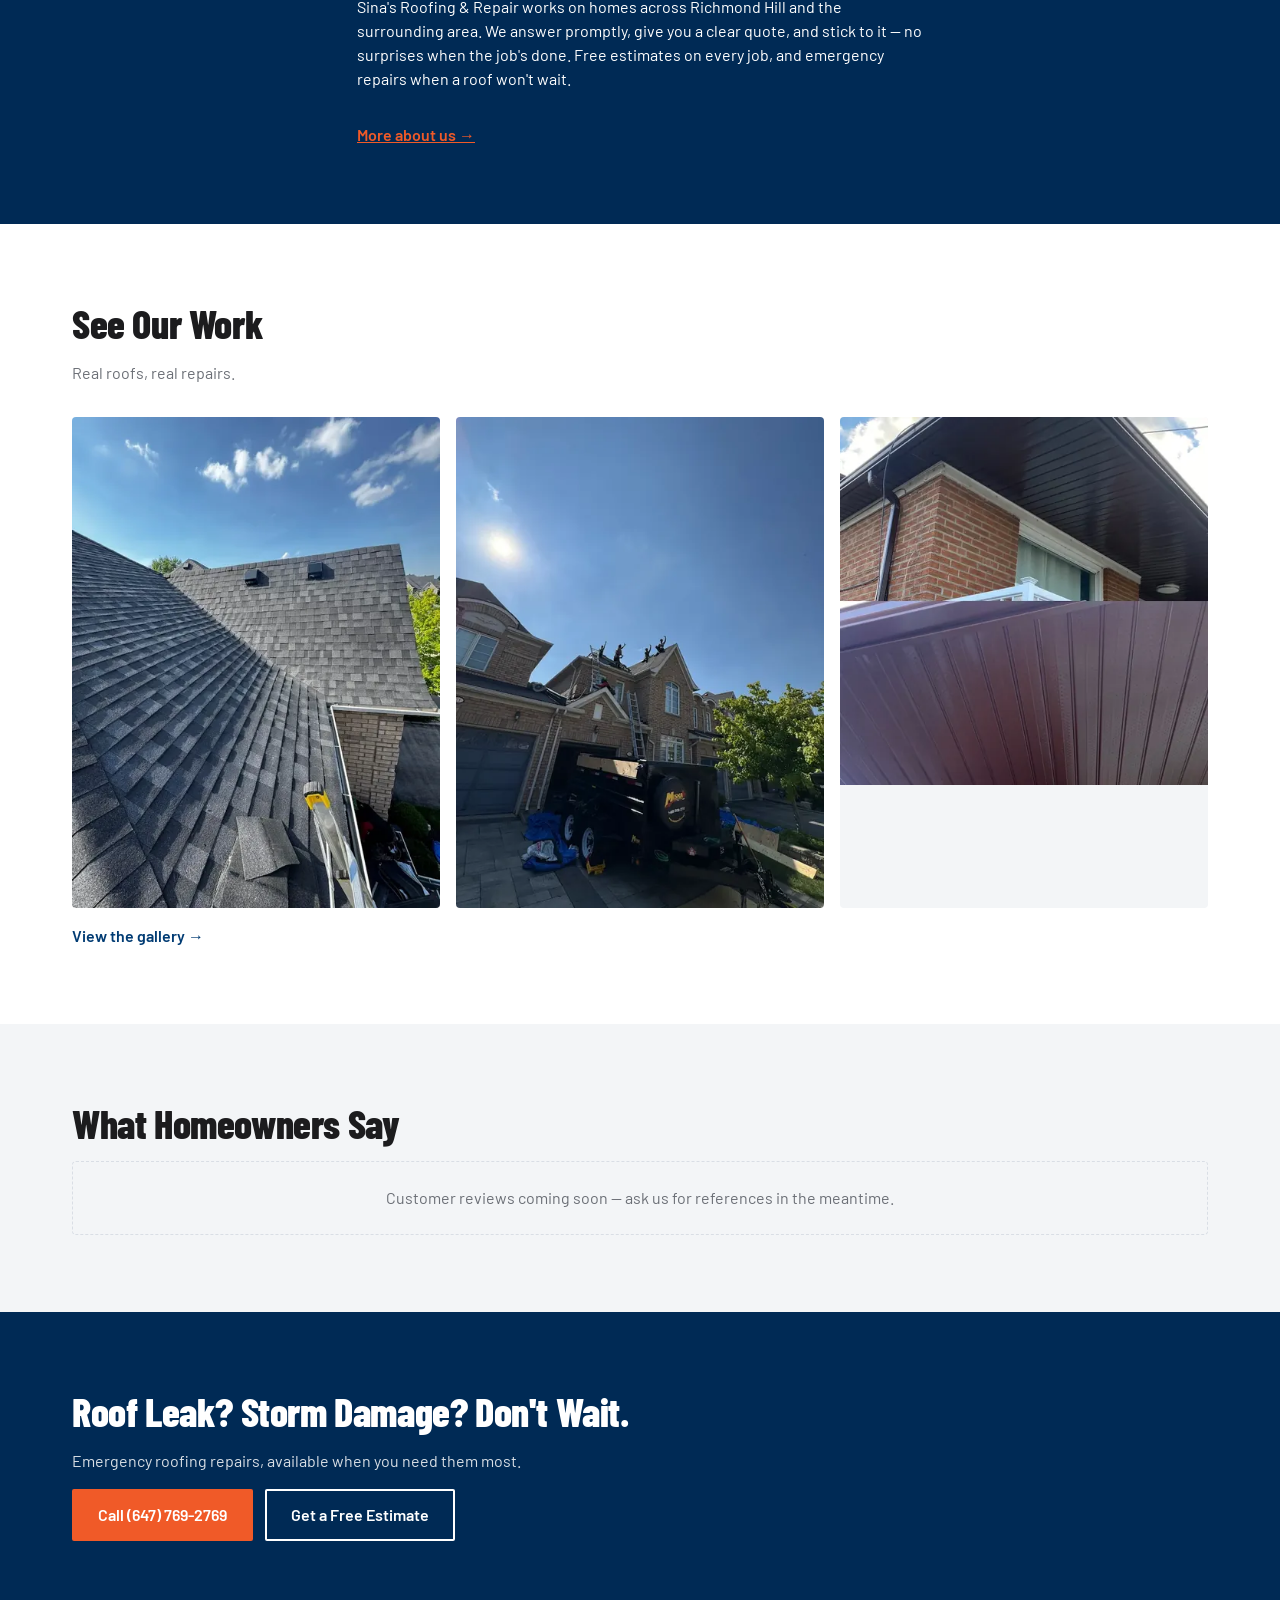
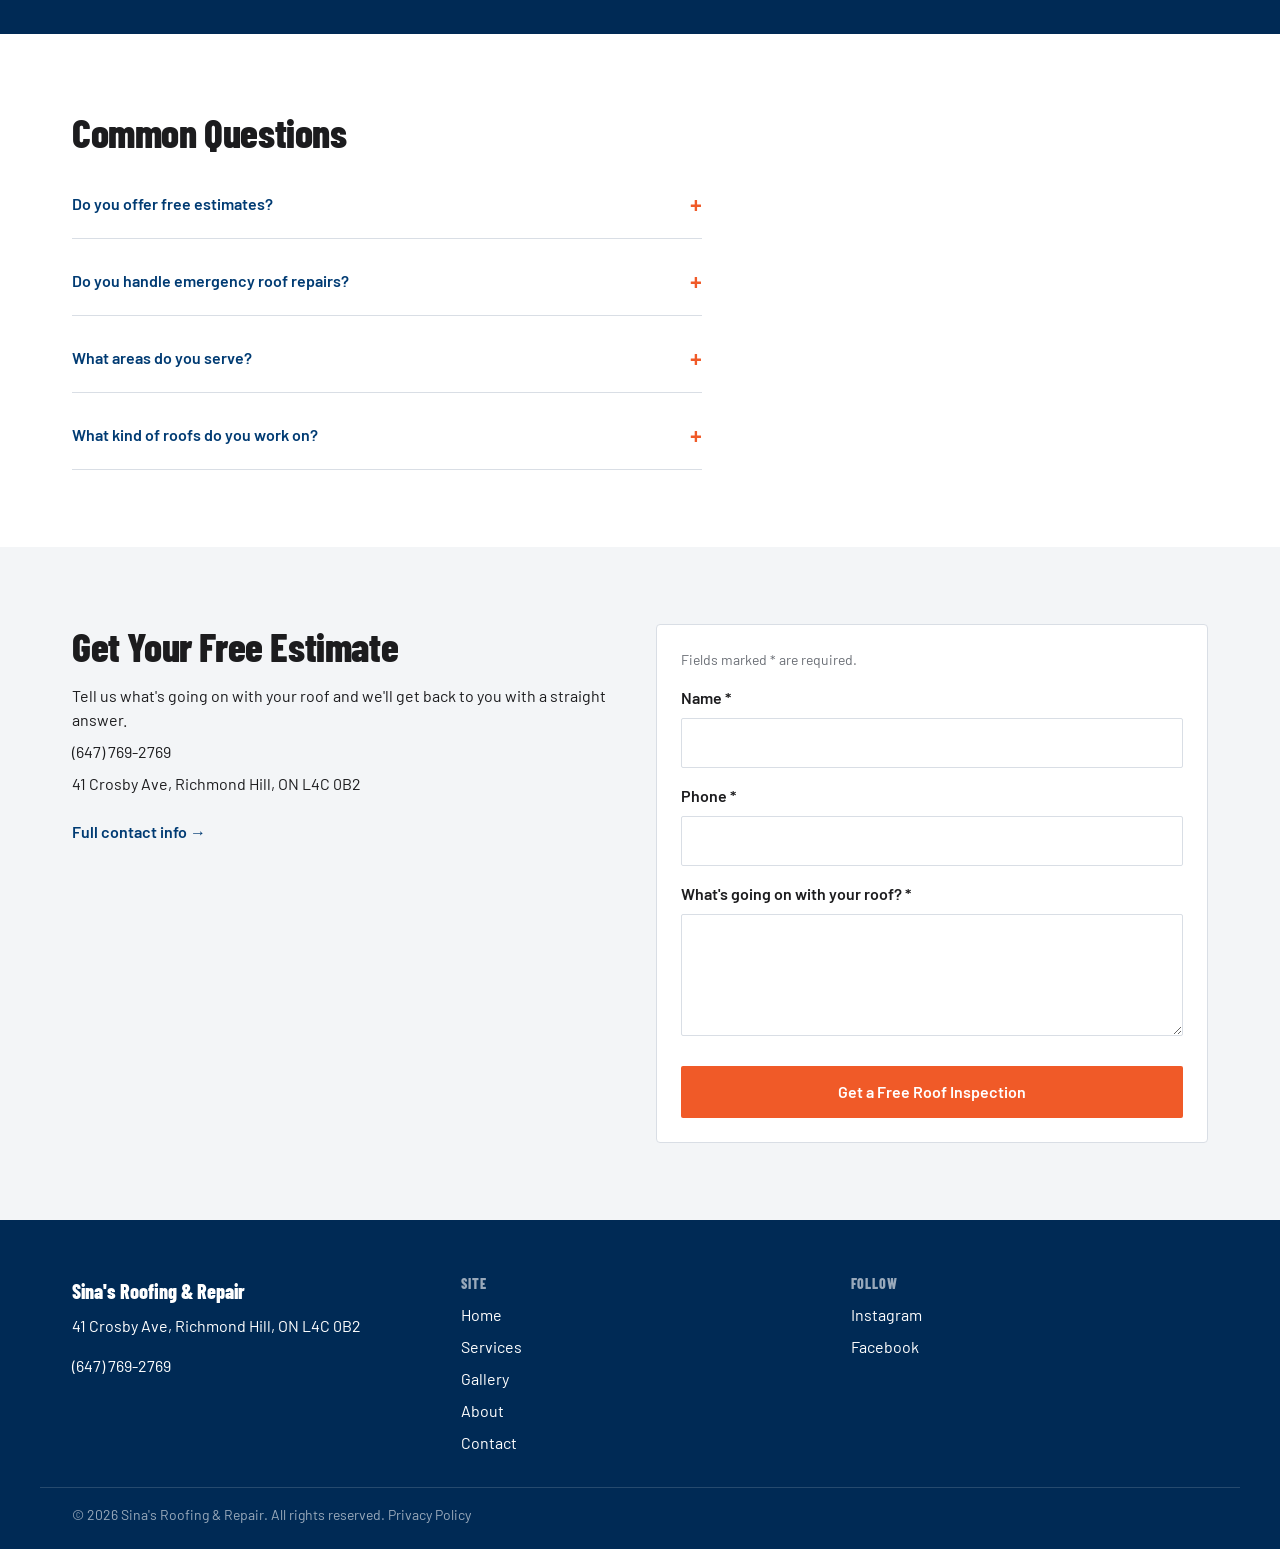
==== commit 6b37a318: "Integrate real media: video hero, work gallery, real logo Operator-provided assets replace the Phase" ====
--- a/index.html
+++ b/index.html
@@ -8,7 +8,8 @@
 <meta property="og:title" content="Roof Repair in Richmond Hill, ON | Sina's Roofing & Repair">
 <meta property="og:description" content="Shingle, flat roof, gutter & skylight repairs in Richmond Hill, ON. Free estimates, emergency service available.">
 <meta property="og:type" content="website">
-<!-- og:url and og:image omitted: no confirmed domain or live hero photo yet - see state/QUESTIONS.md. Add once both exist. -->
+<!-- og:url and og:image omitted: no confirmed domain yet - see state/QUESTIONS.md. Hero poster now exists (assets/images/hero-intro-poster.webp); wire og:image once the domain gives us an absolute URL. -->
+<link rel="preload" href="assets/images/hero-intro-poster.webp" as="image" fetchpriority="high">
 <link rel="preload" href="assets/fonts/barlowcondensed-800.woff2" as="font" type="font/woff2" crossorigin>
 <link rel="stylesheet" href="shared/tokens.css">
 <link rel="stylesheet" href="shared/base.css">
@@ -37,7 +38,7 @@
 
 <header class="header">
   <div class="container header__inner">
-    <a href="index.html" class="header__logotype">Sina's <span>Roofing &amp; Repair</span></a>
+    <a href="index.html" class="header__logotype"><img class="header__logo-img" src="assets/images/logo.png" alt="Sina's Roofing &amp; Repair" width="300" height="300"></a>
     <nav class="header__nav" aria-label="Primary" id="primary-nav">
       <ul class="header__nav-list">
         <li><a href="index.html" aria-current="page">Home</a></li>
@@ -68,8 +69,13 @@
         </div>
         <p class="hero__trust">5.0 rating on Google &middot; Free Estimates &middot; Emergency Service Available</p>
       </div>
-      <div class="hero__media" data-hero-media>
-        <!-- NOTE: hero-static.jpg wired here once ingested (Phase 4 shopping list, slot hero-static.jpg). See state/MEDIA_LOG.md -->
+      <div class="hero__media" data-hero-media aria-hidden="true">
+        <video class="hero__video" data-hero-video-a muted playsinline preload="auto" autoplay poster="assets/images/hero-intro-poster.webp" tabindex="-1">
+          <source src="assets/video/hero-intro.mp4" type="video/mp4">
+        </video>
+        <video class="hero__video" data-hero-video-b muted playsinline preload="auto" tabindex="-1">
+          <source src="assets/video/hero-loop.mp4" type="video/mp4">
+        </video>
       </div>
     </div>
   </section>
@@ -120,10 +126,17 @@
   <section class="section section--gallery" id="gallery">
     <div class="container">
       <h2>See Our Work</h2>
-      <p class="section__intro">Real roofs, real repairs, before and after.</p>
-      <div class="gallery__grid" data-gallery-grid>
-        <!-- NOTE: before/after photos populated at Phase 4 media (client/assets-intake/slots/), wired at Phase 5. See state/MEDIA_LOG.md -->
-        <p class="gallery__empty-note">Photos coming soon — check back shortly, or call us to see examples of our work.</p>
+      <p class="section__intro">Real roofs, real repairs.</p>
+      <div class="gallery__grid gallery__grid--teaser" data-gallery-grid>
+        <figure class="gallery__item" data-animate>
+          <img src="assets/images/gallery1.webp" srcset="assets/images/gallery1-480.webp 480w, assets/images/gallery1.webp 640w" sizes="(max-width: 767px) 100vw, 33vw" width="640" height="853" alt="Finished shingle roof, low angle view" loading="lazy">
+        </figure>
+        <figure class="gallery__item" data-animate>
+          <img src="assets/images/gallery5.webp" srcset="assets/images/gallery5-480.webp 480w, assets/images/gallery5.webp 640w" sizes="(max-width: 767px) 100vw, 33vw" width="640" height="853" alt="Roofing crew on a completed rooftop" loading="lazy">
+        </figure>
+        <figure class="gallery__item" data-animate>
+          <img src="assets/images/gallery6.webp" srcset="assets/images/gallery6-480.webp 480w, assets/images/gallery6.webp 640w" sizes="(max-width: 767px) 100vw, 33vw" width="640" height="640" alt="Soffit and fascia before and after replacement" loading="lazy">
+        </figure>
       </div>
       <a href="gallery/" class="section__cta-link">View the gallery &rarr;</a>
     </div>
--- a/shared/base.css
+++ b/shared/base.css
@@ -113,16 +113,10 @@
   padding-block: var(--space-3);
 }
 .header__logotype {
-  font-family: var(--font-heading);
-  font-weight: 800;
-  font-size: var(--text-lg);
-  color: var(--color-primary);
-  white-space: nowrap;
-  overflow: hidden;
-  text-overflow: ellipsis;
-  min-width: 0;
-}
-.header__logotype span { color: var(--color-text); }
+  display: block;
+  flex-shrink: 0;
+}
+.header__logo-img { height: 40px; width: auto; }
 .header__nav-list {
   display: flex;
   gap: var(--space-6);
@@ -206,14 +200,20 @@
 .hero__trust { font-size: var(--text-sm); color: var(--color-text-muted); font-weight: 600; }
 .section--hero-dark .hero__trust { color: rgba(255,255,255,0.75); }
 .hero__media {
+  position: relative;
+  overflow: hidden;
   min-height: 280px;
   background: var(--color-surface) linear-gradient(135deg, var(--color-primary) 0%, var(--color-primary-dark) 100%);
   clip-path: polygon(6% 0, 100% 0, 100% 100%, 0 94%);
-  display: flex;
-  align-items: center;
-  justify-content: center;
 }
 @media (min-width: 1024px) { .hero__media { min-height: 420px; } }
+.hero__video {
+  position: absolute;
+  inset: 0;
+  width: 100%;
+  height: 100%;
+  object-fit: cover;
+}
 
 /* ---------- Buttons ---------- */
 .btn {
@@ -241,11 +241,25 @@
 }
 
 /* ---------- Cards / Services ---------- */
+/* Explicit column counts per breakpoint (not auto-fit) so we always know
+   the row math and can prevent a single "widow" card left alone in the
+   last row: 1 col (mobile) -> 2 col (tablet, odd 5th card spans full
+   width instead of sitting alone beside empty space) -> 3 col (desktop,
+   5 cards = 3+2, no widow). */
 .services__grid {
   display: grid;
   gap: var(--space-6);
-  grid-template-columns: repeat(auto-fit, minmax(min(100%, 15rem), 1fr));
+  grid-template-columns: 1fr;
   margin-bottom: var(--space-6);
+}
+@media (min-width: 640px) {
+  .services__grid { grid-template-columns: repeat(2, 1fr); }
+}
+@media (min-width: 640px) and (max-width: 1023px) {
+  .services__grid > .card:last-child:nth-child(odd) { grid-column: 1 / -1; }
+}
+@media (min-width: 1024px) {
+  .services__grid { grid-template-columns: repeat(3, 1fr); }
 }
 .card {
   background: var(--color-bg);
@@ -283,6 +297,23 @@
   gap: var(--space-4);
   grid-template-columns: repeat(auto-fit, minmax(min(100%, 16rem), 1fr));
 }
+/* Teaser (3 items, e.g. Home page): explicit 1->3 columns, skipping 2,
+   same widow-avoidance principle as .footer__inner - 3 items in 2
+   columns would leave the 3rd alone. */
+.gallery__grid--teaser { grid-template-columns: 1fr; }
+@media (min-width: 768px) {
+  .gallery__grid--teaser { grid-template-columns: repeat(3, 1fr); }
+}
+.gallery__item {
+  margin: 0;
+  border-radius: var(--radius-md);
+  overflow: hidden;
+  background: var(--color-surface);
+}
+/* Natural aspect ratio per image, not a forced uniform crop - the source
+   mix (portrait roof shots, a landscape truck shot, a square before/after
+   composite) would lose meaningful content under a one-size-fits-all crop. */
+.gallery__item img { width: 100%; height: auto; display: block; }
 .gallery__empty-note {
   grid-column: 1 / -1;
   text-align: center;
@@ -432,9 +463,16 @@
 .footer__inner {
   display: grid;
   gap: var(--space-8);
-  grid-template-columns: repeat(auto-fit, minmax(min(100%, 14rem), 1fr));
+  grid-template-columns: 1fr;
   padding-block: var(--space-4) var(--space-8);
 }
+@media (min-width: 768px) {
+  /* Jump straight from 1 to 3 columns (skip 2) - 3 items would leave a
+     widow card alone in the last row at an intermediate 2-col width. */
+  .footer__inner { grid-template-columns: repeat(3, 1fr); }
+}
+/* Footer stays text (not the logo image): the logo's navy wordmark has
+   no contrast against the dark navy footer background. */
 .footer__logotype { font-family: var(--font-heading); font-weight: 800; font-size: var(--text-lg); margin-bottom: var(--space-2); }
 .footer__col h3 { font-size: var(--text-sm); text-transform: uppercase; letter-spacing: 0.06em; margin-bottom: var(--space-3); color: rgba(255,255,255,0.6); }
 .footer__col ul { display: grid; gap: var(--space-2); }
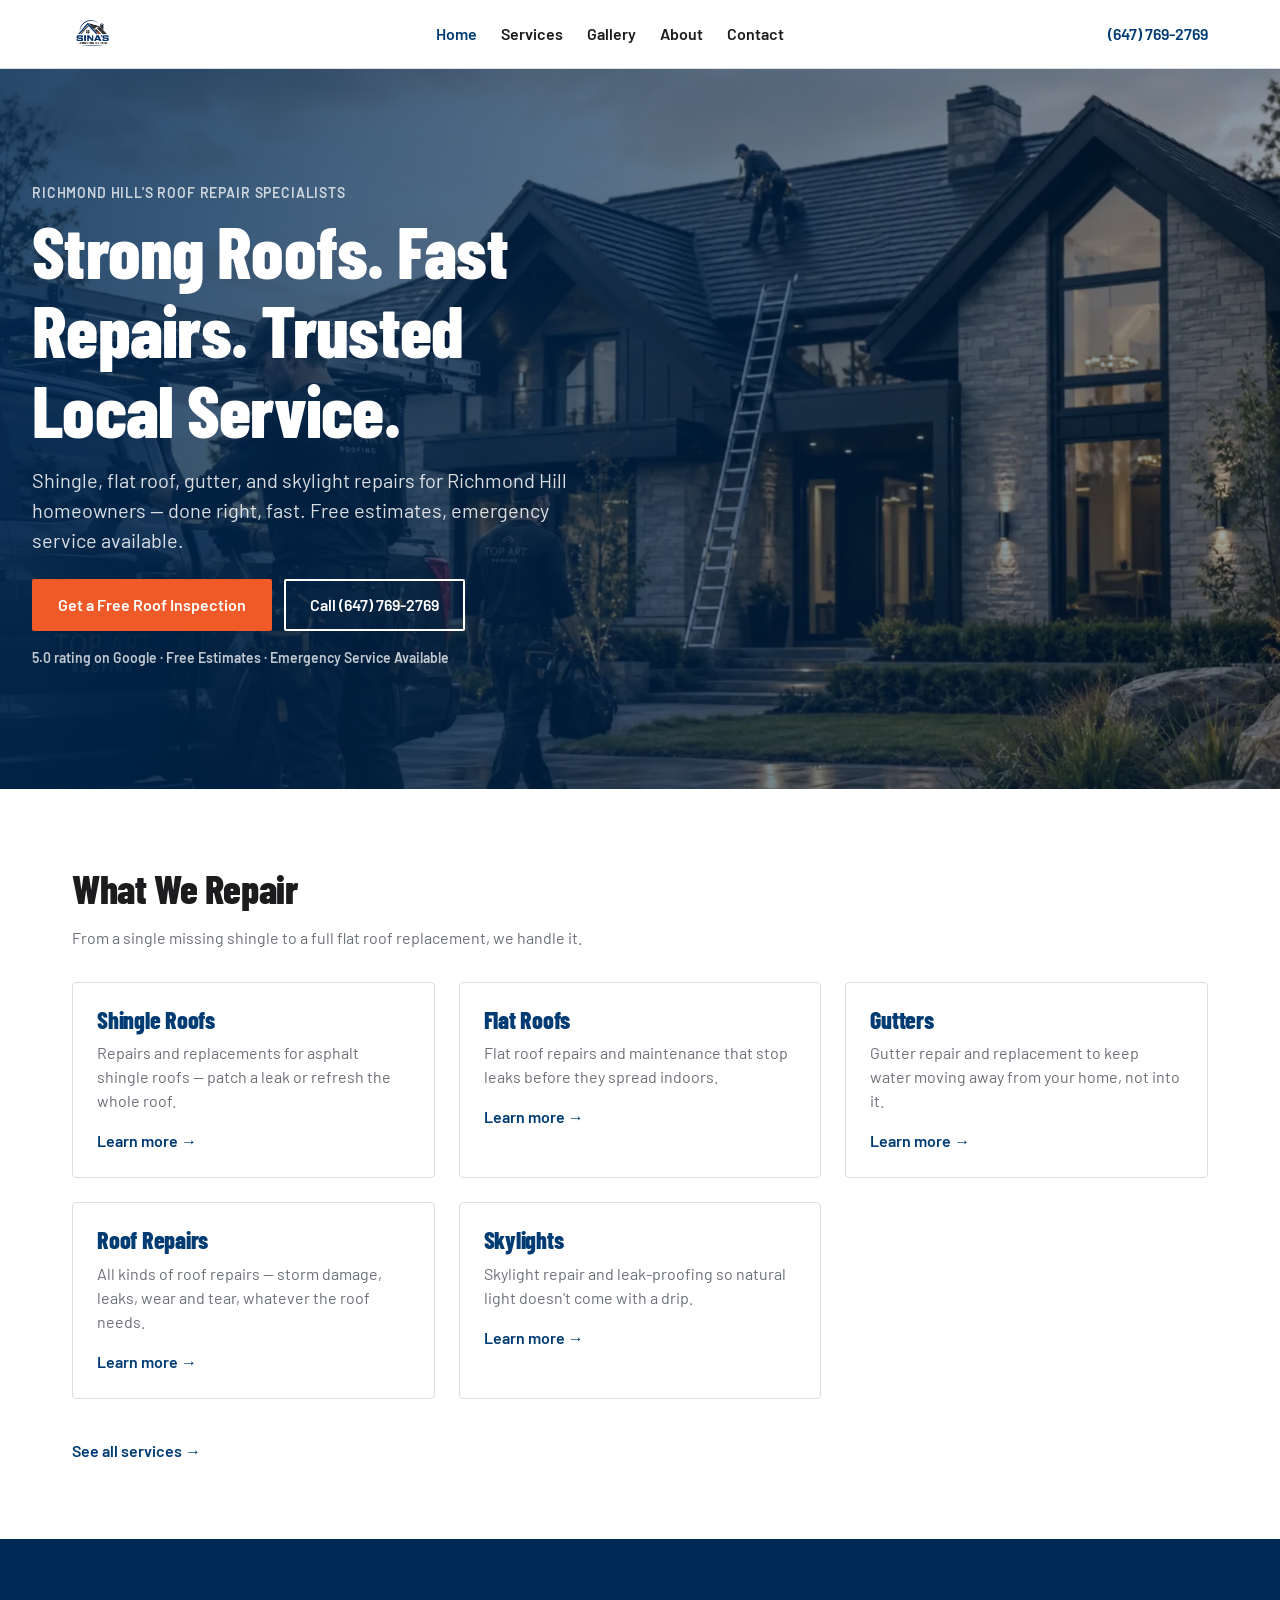
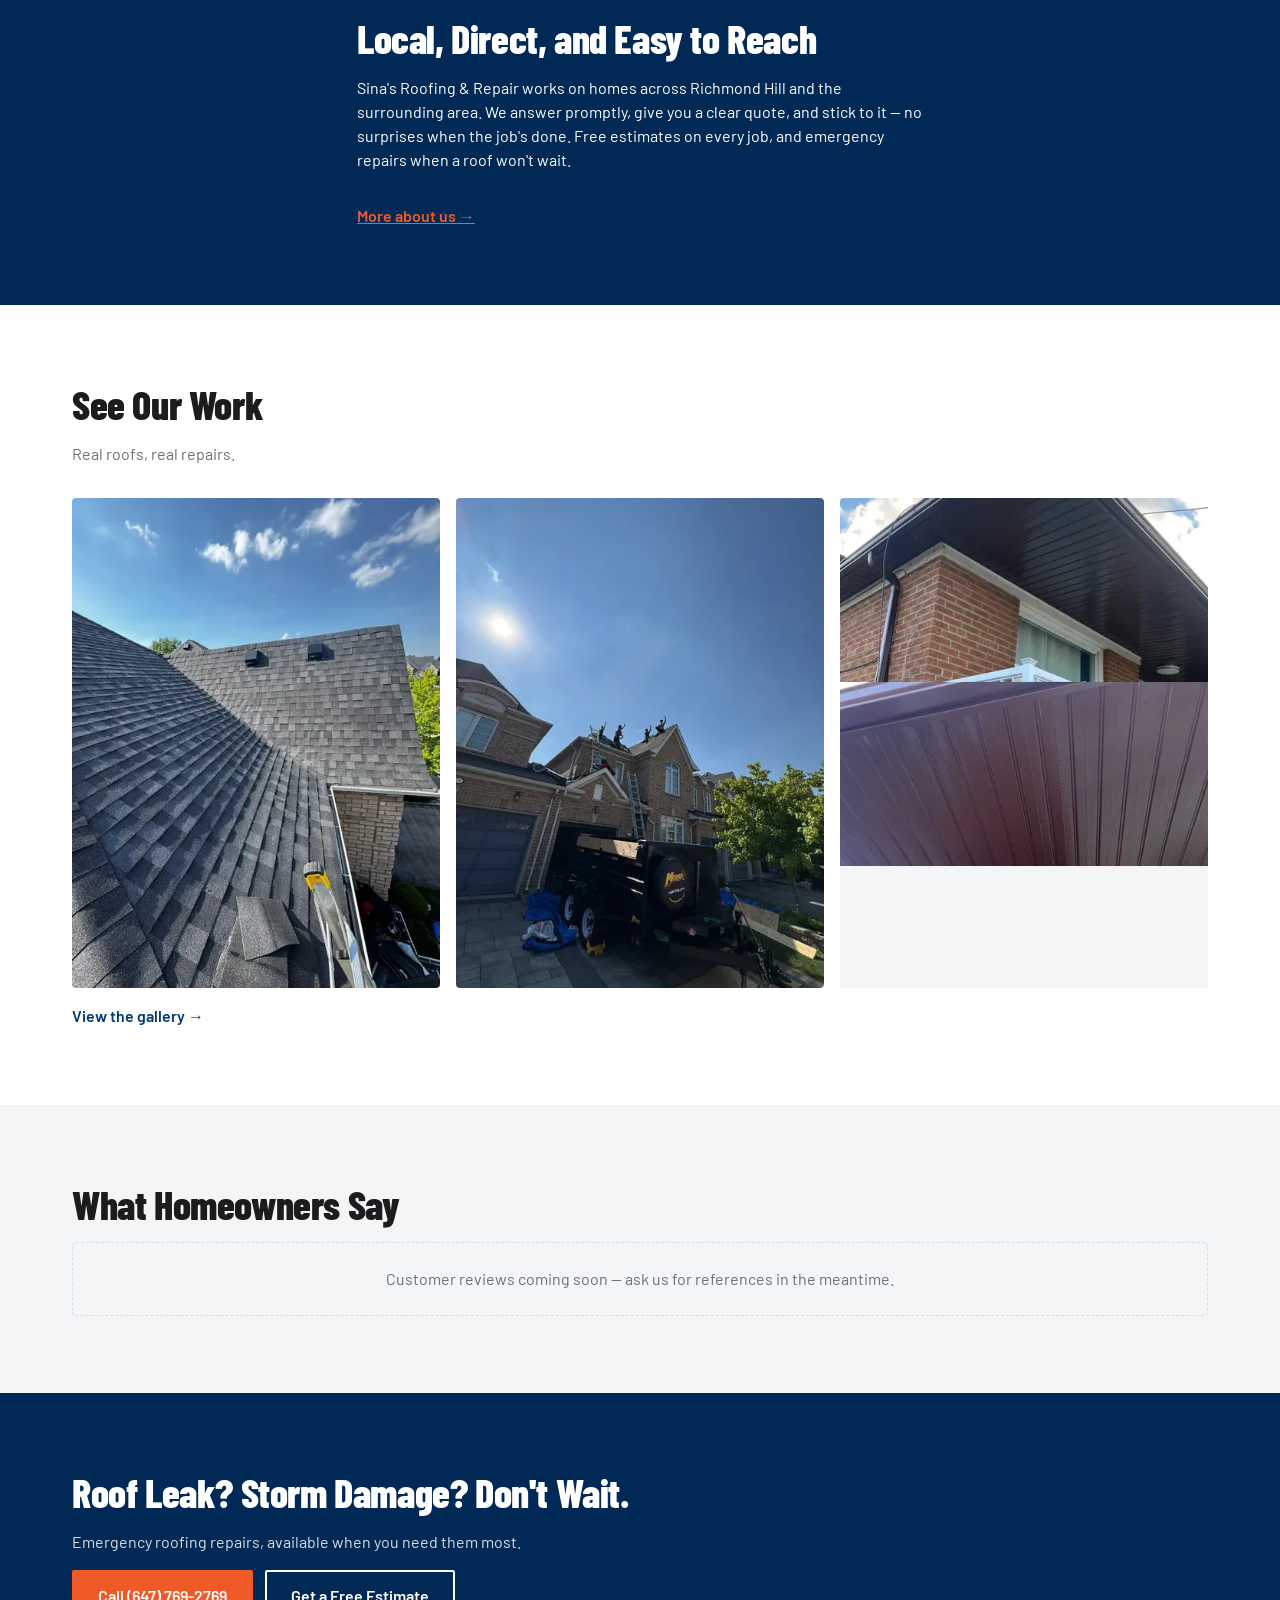
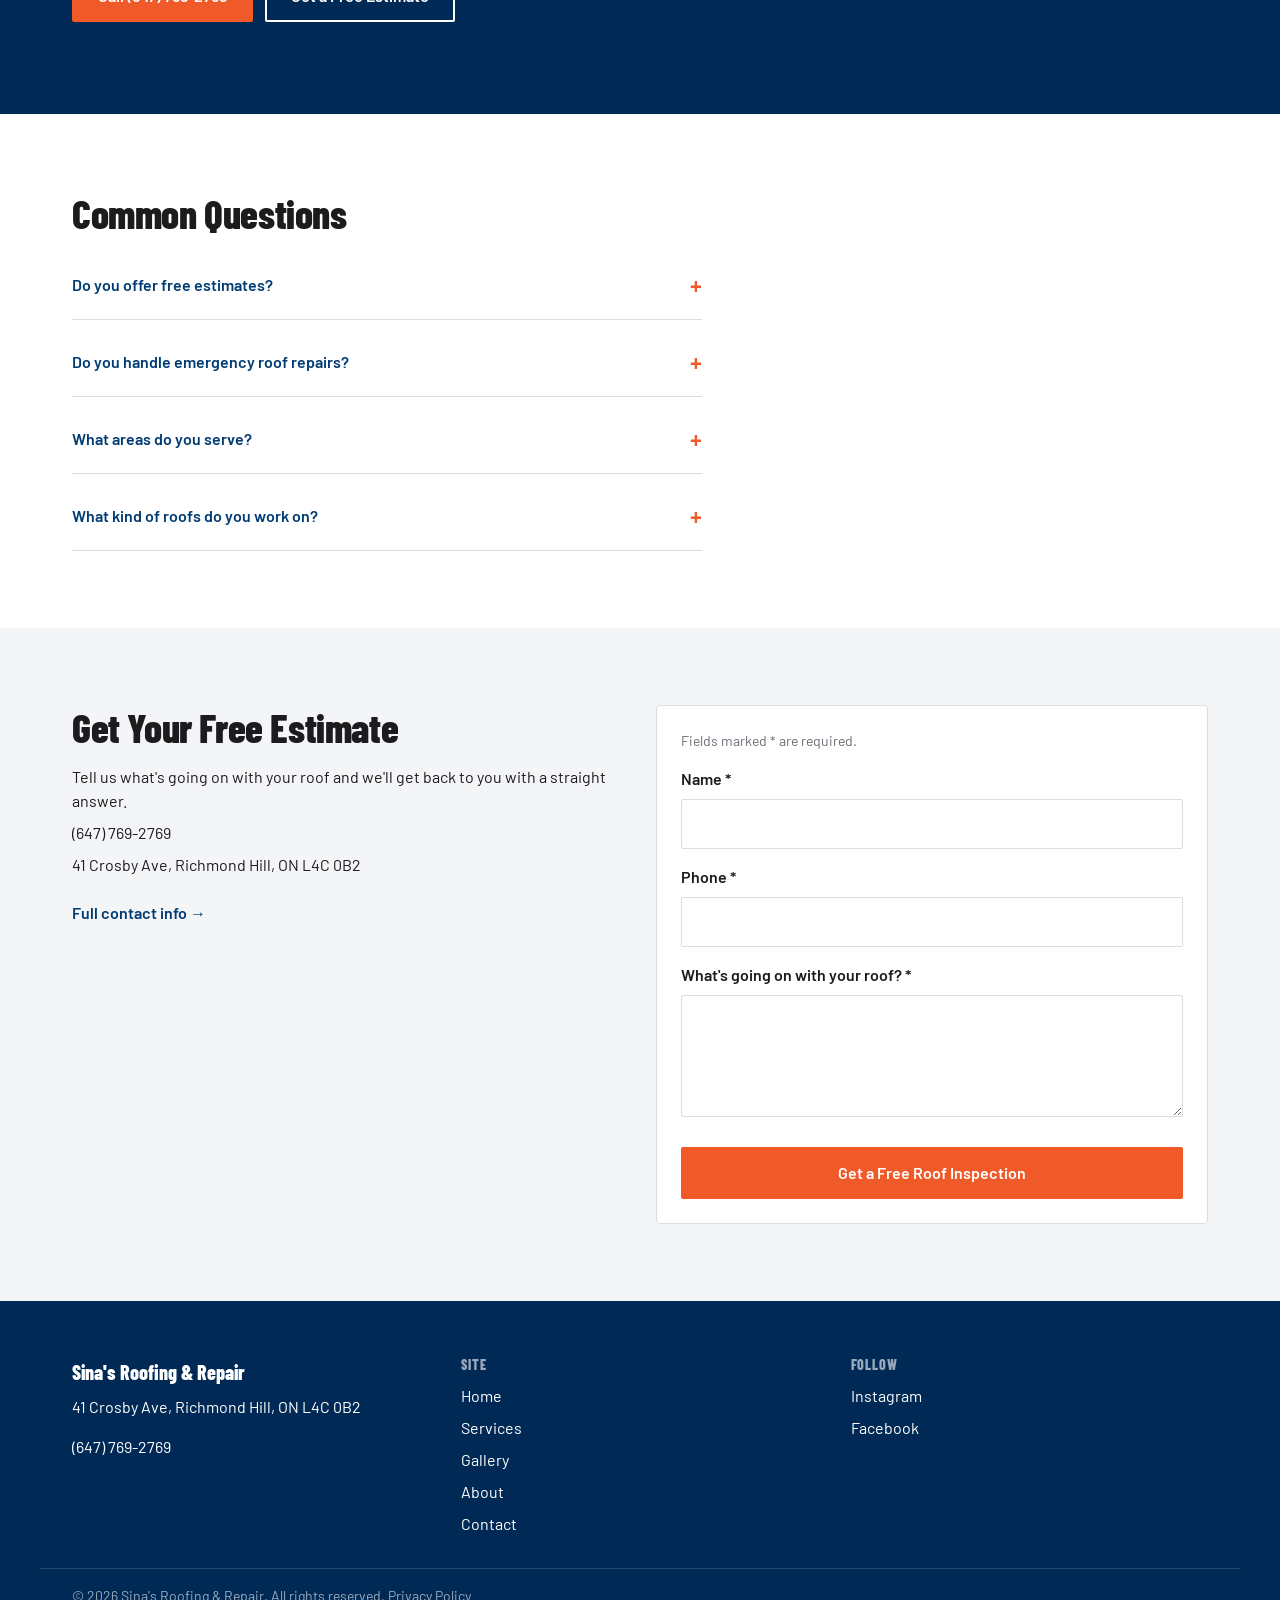
==== commit c0c9bc92: "Redesign hero as full-bleed video backdrop with scrim Replace the split hero (copy | angled-clip-pat" ====
--- a/index.html
+++ b/index.html
@@ -57,26 +57,25 @@
 
 <main id="main">
 
-  <section class="section section--hero" id="hero">
-    <div class="container hero__grid">
-      <div class="hero__copy">
-        <p class="hero__eyebrow">Richmond Hill's Roof Repair Specialists</p>
-        <h1 class="hero__title">Strong Roofs. Fast Repairs. Trusted Local Service.</h1>
-        <p class="hero__subtitle">Shingle, flat roof, gutter, and skylight repairs for Richmond Hill homeowners — done right, fast. Free estimates, emergency service available.</p>
-        <div class="hero__actions">
-          <a href="contact/" class="btn btn--primary">Get a Free Roof Inspection</a>
-          <a href="tel:+16477692769" class="btn btn--secondary">Call (647) 769-2769</a>
-        </div>
-        <p class="hero__trust">5.0 rating on Google &middot; Free Estimates &middot; Emergency Service Available</p>
-      </div>
-      <div class="hero__media" data-hero-media aria-hidden="true">
-        <video class="hero__video" data-hero-video-a muted playsinline preload="auto" autoplay poster="assets/images/hero-intro-poster.webp" tabindex="-1">
-          <source src="assets/video/hero-intro.mp4" type="video/mp4">
-        </video>
-        <video class="hero__video" data-hero-video-b muted playsinline preload="auto" tabindex="-1">
-          <source src="assets/video/hero-loop.mp4" type="video/mp4">
-        </video>
-      </div>
+  <section class="section section--hero section--hero-dark section--hero-video" id="hero">
+    <div class="hero__media" data-hero-media aria-hidden="true">
+      <video class="hero__video" data-hero-video-a muted playsinline preload="auto" autoplay poster="assets/images/hero-intro-poster.webp" tabindex="-1">
+        <source src="assets/video/hero-intro.mp4" type="video/mp4">
+      </video>
+      <video class="hero__video" data-hero-video-b muted playsinline preload="auto" tabindex="-1">
+        <source src="assets/video/hero-loop.mp4" type="video/mp4">
+      </video>
+      <div class="hero__scrim"></div>
+    </div>
+    <div class="container hero__copy">
+      <p class="hero__eyebrow">Richmond Hill's Roof Repair Specialists</p>
+      <h1 class="hero__title">Strong Roofs. Fast Repairs. Trusted Local Service.</h1>
+      <p class="hero__subtitle">Shingle, flat roof, gutter, and skylight repairs for Richmond Hill homeowners — done right, fast. Free estimates, emergency service available.</p>
+      <div class="hero__actions">
+        <a href="contact/" class="btn btn--primary">Get a Free Roof Inspection</a>
+        <a href="tel:+16477692769" class="btn btn--secondary">Call (647) 769-2769</a>
+      </div>
+      <p class="hero__trust">5.0 rating on Google &middot; Free Estimates &middot; Emergency Service Available</p>
     </div>
   </section>
 
--- a/shared/base.css
+++ b/shared/base.css
@@ -176,14 +176,6 @@
 }
 
 /* ---------- Hero ---------- */
-.hero__grid {
-  display: grid;
-  gap: var(--space-8);
-  align-items: center;
-}
-@media (min-width: 1024px) {
-  .hero__grid { grid-template-columns: 1fr 1fr; }
-}
 .hero__eyebrow {
   font-weight: 600;
   color: var(--color-error);
@@ -199,20 +191,43 @@
 .hero__actions { display: flex; flex-wrap: wrap; gap: var(--space-3); margin-bottom: var(--space-4); }
 .hero__trust { font-size: var(--text-sm); color: var(--color-text-muted); font-weight: 600; }
 .section--hero-dark .hero__trust { color: rgba(255,255,255,0.75); }
-.hero__media {
+
+/* Full-bleed video backdrop hero: video + dim scrim behind, copy overlaid */
+.section--hero-video {
   position: relative;
   overflow: hidden;
-  min-height: 280px;
-  background: var(--color-surface) linear-gradient(135deg, var(--color-primary) 0%, var(--color-primary-dark) 100%);
-  clip-path: polygon(6% 0, 100% 0, 100% 100%, 0 94%);
-}
-@media (min-width: 1024px) { .hero__media { min-height: 420px; } }
+  display: flex;
+  align-items: center;
+  min-height: 60svh;
+  padding-block: var(--space-10) var(--space-12);
+}
+@media (min-width: 1024px) {
+  .section--hero-video { min-height: 80svh; }
+}
+.hero__media {
+  position: absolute;
+  inset: 0;
+  overflow: hidden;
+}
 .hero__video {
   position: absolute;
   inset: 0;
   width: 100%;
   height: 100%;
   object-fit: cover;
+}
+.hero__scrim {
+  position: absolute;
+  inset: 0;
+  /* gradient, not a flat opacity guess (hero-patterns.md) - strong where
+     the copy sits, lighter toward the far edge so the video still reads */
+  background: linear-gradient(100deg, rgba(0,42,85,0.85) 0%, rgba(0,42,85,0.65) 45%, rgba(0,42,85,0.35) 100%);
+}
+.section--hero-video .hero__copy {
+  position: relative;
+  z-index: 1;
+  max-width: 640px;
+  margin-inline: 0;
 }
 
 /* ---------- Buttons ---------- */
